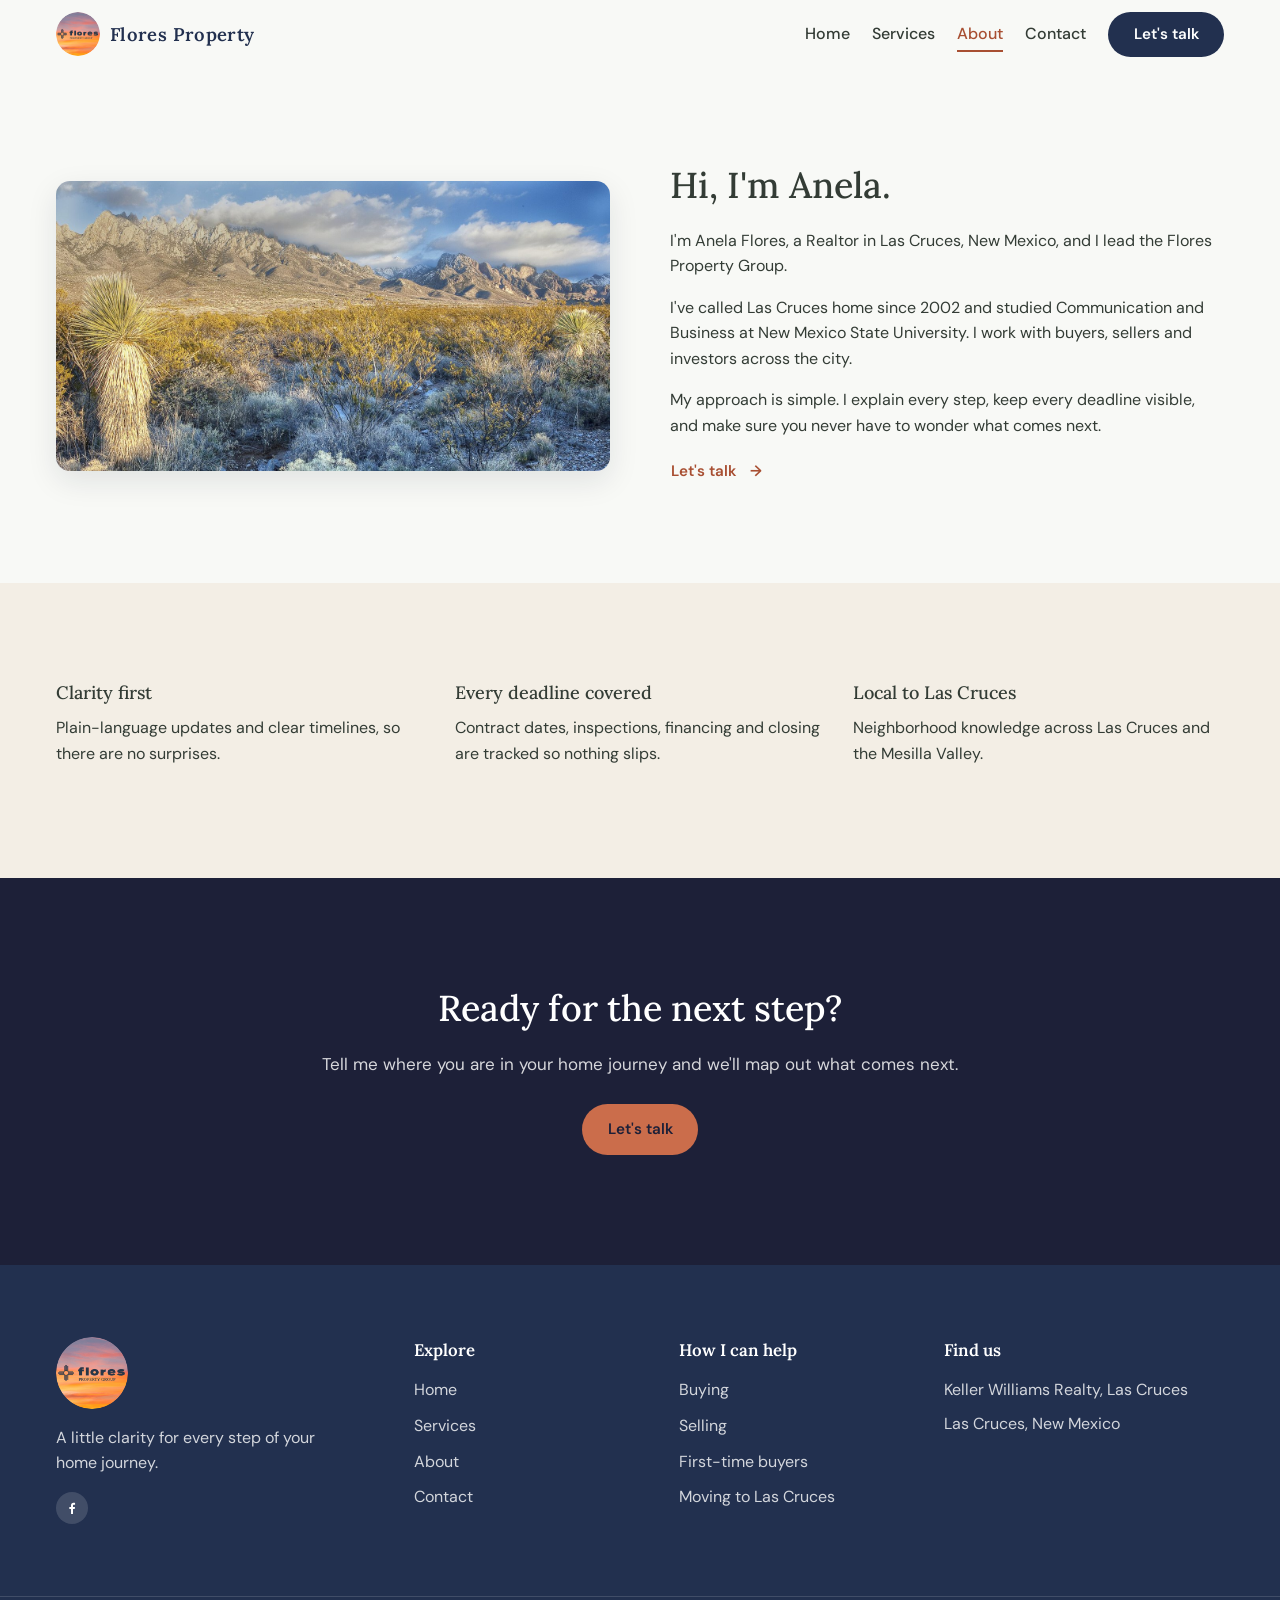
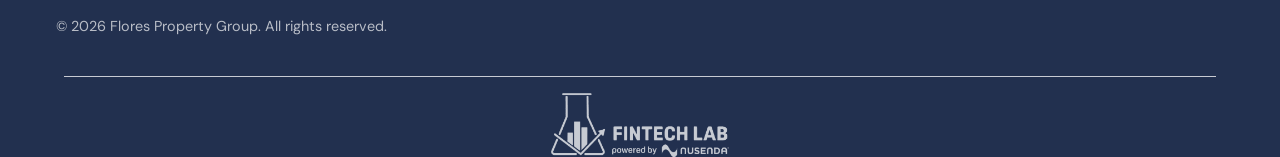
==== docs/about.html @ 02dea332 "Save from Halite Studio" ====
<!DOCTYPE html>
<html lang="en">
<head>
<meta charset="UTF-8"/>
<meta name="viewport" content="width=device-width, initial-scale=1.0"/>
<link rel="icon" href="./favicon.ico" sizes="any"/>
<link rel="shortcut icon" href="./favicon.ico"/>
<link rel="icon" type="image/x-icon" href="./favicon.ico"/>
<link rel="icon" type="image/png" sizes="48x48" href="./favicon-48x48.png"/>
<link rel="icon" type="image/png" sizes="96x96" href="./favicon-96x96.png"/>
<link rel="icon" type="image/png" sizes="192x192" href="./favicon-192x192.png"/>
<link rel="apple-touch-icon" href="./apple-touch-icon.png"/>
<title>Flores Property · Las Cruces, NM Real Estate</title>
<meta name="description" content="Anela Flores helps buyers and sellers across Las Cruces, New Mexico with calm, clear guidance from first showing to closing day."/>
<link rel="preconnect" href="https://fonts.googleapis.com"/>
<link rel="preconnect" href="https://fonts.gstatic.com" crossorigin/>
<link href="https://fonts.googleapis.com/css2?family=Lora:ital,wght@0,700;1,700&family=DM%20Sans:wght@400;700&display=swap" rel="stylesheet"/>
<style>
/* styles.css — layout, type scale, and motion for the custom clone.
   Mobile-first: base rules target the narrowest width; min-width media queries scale up.
   Emulates the reference's structure/spacing/type/breakpoints/motion only — no reference
   copy, brand, photos or colors-as-identity are reproduced; palette comes from config.yml theme. */
@import url('https://fonts.googleapis.com/css2?family=DM+Sans:wght@400;500;600;700&family=Lora:wght@400;500;600&display=swap');

:root {
  --font-display: "Lora", Georgia, serif;
  --font-body: "DM Sans", system-ui, -apple-system, Arial, sans-serif;

  --c-text: #333c35;
  --c-muted: #5d675f;
  --c-accent: #a84f32;      /* terracotta, text-safe */
  --c-sunset: #cb6d4b;      /* terracotta, decorative/buttons on dark */
  --c-primary: #22304f;     /* logo navy */
  --c-bg: #f8f9f6;
  --c-surface: #f3eee5;     /* warm sand tint */
  --c-sand: #f1c9a5;        /* sunset peach */
  --c-dark: #1d2038;        /* dusk */
  --c-on-dark: #ffffff;
  --c-border: #e3dccf;

  --maxw: 1200px;
  --gutter: 16px;
  --radius: 14px;
  --radius-pill: 999px;
  --shadow: 0 10px 30px rgba(20, 30, 50, 0.10);

  --ease: cubic-bezier(0.22, 1, 0.36, 1);
  --reveal-dur: 600ms;
}

* { box-sizing: border-box; }
html { -webkit-text-size-adjust: 100%; scroll-behavior: smooth; }
body {
  margin: 0;
  font-family: var(--font-body);
  font-size: 16px;
  line-height: 1.6;
  color: var(--c-text);
  background: var(--c-bg);
}
img { max-width: 100%; display: block; }
a { color: inherit; text-decoration: none; }

.container { width: 100%; max-width: var(--maxw); margin-inline: auto; padding-inline: var(--gutter); }
.center { text-align: center; }

/* ---- Type scale (mobile-first, fluid with clamp) ---- */
.hero-headline { font-family: var(--font-display); font-weight: 500; line-height: 1.08; margin: 0 0 .5em;
  font-size: clamp(2.1rem, 6vw, 3.75rem); }                 /* ~34 → 60px */
.section-title { font-family: var(--font-display); font-weight: 500; line-height: 1.15; margin: 0 0 .6em;
  font-size: clamp(1.6rem, 4vw, 2.25rem); }                 /* ~26 → 36px */
.card-title { font-family: var(--font-display); font-weight: 500; margin: 0 0 .4em;
  font-size: clamp(1.25rem, 2.4vw, 1.58rem); }              /* ~20 → 25px */
.subheading { font-family: var(--font-display); font-weight: 500; margin: 0 0 .4em; font-size: 1.125rem; }
.eyebrow { text-transform: uppercase; letter-spacing: .14em; font-size: .78rem; font-weight: 600;
  color: var(--c-accent); margin: 0 0 1em; }
.eyebrow-on-dark { color: var(--c-sand); }
.lede { font-size: 1.0625rem; color: var(--c-muted); margin: 0 0 1.5em; }
.body-text { margin: 0 0 1em; color: var(--c-text); }
.on-dark { color: var(--c-on-dark); }
.on-dark.lede, .on-dark + .lede { color: rgba(255,255,255,.82); }

/* ---- Sections ---- */
.section { padding-block: clamp(48px, 8vw, 96px); }
.section-surface { background: var(--c-surface); }
.section-dark { background: var(--c-dark); color: var(--c-on-dark); padding-block: clamp(56px, 9vw, 110px); }
.section-primary { background: var(--c-primary); color: var(--c-on-dark); }
.section-foot { margin-top: clamp(28px, 4vw, 44px); }

/* ---- Buttons ---- */
.btn { display: inline-flex; align-items: center; gap: .5em; font-weight: 600; font-size: .95rem;
  padding: .8em 1.6em; border-radius: var(--radius-pill); border: 1.5px solid transparent;
  cursor: pointer; transition: transform .2s var(--ease), background .2s var(--ease), color .2s var(--ease), box-shadow .2s var(--ease); }
.btn-primary { background: var(--c-primary); color: #fff; }
.btn-primary:hover { transform: scale(1.03); box-shadow: var(--shadow); }
.btn-outline { border-color: var(--c-primary); color: var(--c-primary); background: transparent; }
.btn-outline:hover { background: var(--c-primary); color: #fff; }
.btn-outline-on-dark { border-color: rgba(255,255,255,.7); color: #fff; background: transparent; }
.btn-outline-on-dark:hover { background: #fff; color: var(--c-dark); }
.btn-text { padding: .2em 0; color: var(--c-accent); font-weight: 600; border-radius: 0; position: relative; }
.btn-text::after { content: "→"; margin-left: .4em; transition: margin-left .2s var(--ease); }
.btn-text:hover::after { margin-left: .7em; }

/* ---- Nav ---- */
.site-nav { position: sticky; top: 0; z-index: 50; background: rgba(248,249,246,.94);
  backdrop-filter: saturate(140%) blur(8px); transition: box-shadow .25s var(--ease), background .25s var(--ease); }
.site-nav.is-scrolled { box-shadow: 0 2px 14px rgba(20,30,50,.10); background: #fff; }
.nav-inner { max-width: var(--maxw); margin-inline: auto; padding: 12px var(--gutter);
  display: flex; align-items: center; justify-content: space-between; gap: 16px; }
.nav-logo { display: inline-flex; align-items: center; gap: 10px; }
.nav-logo img { height: 40px; width: auto; }
.nav-brand { font-family: var(--font-display); font-weight: 600; font-size: 1.15rem; color: var(--c-primary);
  letter-spacing: .02em; }
.nav-menu { display: flex; align-items: center; gap: 22px; }
.nav-links { list-style: none; display: flex; gap: 22px; margin: 0; padding: 0; }
.nav-links a { font-weight: 500; color: var(--c-text); padding: 6px 0; position: relative; }
.nav-links a:hover,
body[data-page="home"] .nav-links a[data-nav-page="home"],
body[data-page="services"] .nav-links a[data-nav-page="services"],
body[data-page="about"] .nav-links a[data-nav-page="about"],
body[data-page="contact"] .nav-links a[data-nav-page="contact"] { color: var(--c-accent); }
.nav-links a:hover::after,
body[data-page="home"] .nav-links a[data-nav-page="home"]::after,
body[data-page="services"] .nav-links a[data-nav-page="services"]::after,
body[data-page="about"] .nav-links a[data-nav-page="about"]::after,
body[data-page="contact"] .nav-links a[data-nav-page="contact"]::after { content: ""; position: absolute; left: 0; right: 0; bottom: -2px; height: 2px; background: var(--c-accent); }
.has-dropdown > a::after { content: "⌄"; margin-left: .35em; color: var(--c-muted); font-size: .8em; }
.nav-cta { padding-block: .6em; }
.nav-toggle { display: none; flex-direction: column; gap: 5px; background: none; border: 0; padding: 8px; cursor: pointer; }
.nav-toggle span { width: 24px; height: 2px; background: var(--c-primary); border-radius: 2px; transition: .25s var(--ease); }

/* ---- Hero ---- */
.hero { position: relative; min-height: clamp(460px, 78vh, 760px); display: flex; align-items: center;
  overflow: hidden; color: #fff; }
.hero-bg { position: absolute; inset: 0; width: 100%; height: 100%; object-fit: cover; }
.hero-overlay { position: absolute; inset: 0; background: linear-gradient(180deg, rgba(29,32,56,.10), rgba(29,32,56,.62)); }
.hero-content { position: relative; z-index: 2; text-align: center; max-width: 760px; padding-block: 80px 120px; }
.hero-subhead { font-size: 1.0625rem; color: rgba(255,255,255,.88); margin: 0 auto 1.8em; max-width: 44ch; }
.hero-ctas { display: flex; flex-wrap: wrap; gap: 14px; justify-content: center; }
.hero-arc { position: absolute; left: -5%; right: -5%; bottom: -1px; height: 90px; z-index: 2;
  background: var(--c-sand); border-radius: 100% 100% 0 0 / 100% 100% 0 0; }

/* ---- Split (intro / about) ---- */
.split { display: grid; gap: clamp(28px, 5vw, 60px); align-items: center; grid-template-columns: 1fr; }
.rounded-media { border-radius: var(--radius); box-shadow: var(--shadow); width: 100%; object-fit: cover; }

/* ---- Grids ---- */
.grid { display: grid; gap: clamp(18px, 2.5vw, 28px); grid-template-columns: 1fr; }

/* ---- Cards ---- */
.card { background: var(--c-bg); border-radius: var(--radius); }
.card-bordered { border: 1px solid var(--c-border); padding: 28px; transition: transform .2s var(--ease), box-shadow .2s var(--ease); }
.card-bordered:hover { transform: translateY(-4px); box-shadow: var(--shadow); }
.card-listing { overflow: hidden; border: 1px solid var(--c-border); transition: transform .2s var(--ease), box-shadow .2s var(--ease); }
.card-listing:hover { transform: translateY(-4px); box-shadow: var(--shadow); }
.card-media { aspect-ratio: 16 / 10; object-fit: cover; width: 100%; }
.card-pad { padding: 22px 24px 26px; }
.card-body { color: var(--c-muted); margin: 0 0 1em; }
.card-quote { border: 1px solid var(--c-border); padding: 28px; }
.card-quote blockquote { margin: 0 0 1em; font-size: 1.02rem; color: var(--c-text); }
.card-quote figcaption { font-family: var(--font-display); font-weight: 600; color: var(--c-primary); }

/* ---- Footer ---- */
.footer-grid { display: grid; gap: 32px; padding-block: clamp(44px, 7vw, 72px); grid-template-columns: 1fr; }
.footer-logo img { height: 72px; background: #fff; border-radius: 10px; padding: 10px; }
.footer-tagline { color: rgba(255,255,255,.80); margin: 16px 0; max-width: 24ch; }
.footer-socials { list-style: none; display: flex; gap: 12px; padding: 0; margin: 0; }
.social-dot { display: flex; align-items: center; justify-content: center; width: 32px; height: 32px; border-radius: 50%; background: rgba(255,255,255,.14); color: #fff; }
.footer-socials a:hover .social-dot { background: var(--c-accent); }
.footer-col-title { font-family: var(--font-display); font-weight: 600; font-size: 1.05rem; margin: 0 0 14px; color: #fff; }
.footer-col ul { list-style: none; padding: 0; margin: 0; display: grid; gap: 10px; }
.footer-col a, .footer-contact p { color: rgba(255,255,255,.80); }
.footer-col a:hover { color: #fff; }
.footer-contact p { margin: 0 0 8px; }
.footer-bar { border-top: 1px solid rgba(255,255,255,.14); }
.footer-bar-inner { display: flex; flex-direction: column; gap: 12px; padding-block: 18px; }
.footer-copy { color: rgba(255,255,255,.68); margin: 0; font-size: .9rem; }
.footer-legal { list-style: none; display: flex; flex-wrap: wrap; gap: 18px; padding: 0; margin: 0; font-size: .9rem; }
.footer-legal a { color: rgba(255,255,255,.68); }
.footer-legal a:hover { color: #fff; }

/* ---- Reveal-on-scroll motion ---- */
[data-reveal] { opacity: 0; transform: translateY(16px); transition: opacity var(--reveal-dur) var(--ease), transform var(--reveal-dur) var(--ease); }
[data-reveal].is-visible { opacity: 1; transform: none; }

/* ======================= Breakpoints (min-width, mobile-first) ======================= */
@media (min-width: 640px) {
  .grid-3, .grid-4 { grid-template-columns: repeat(2, 1fr); }
  .footer-bar-inner { flex-direction: row; align-items: center; justify-content: space-between; }
}
@media (min-width: 768px) {
  .split { grid-template-columns: 1fr 1fr; }
  .footer-grid { grid-template-columns: 1.4fr 1fr 1fr 1.2fr; }
}
@media (min-width: 1024px) {
  .grid-3 { grid-template-columns: repeat(3, 1fr); }
  .grid-4 { grid-template-columns: repeat(4, 1fr); }
  /* image-side control for split layouts */
  .split-media-left .split-media { order: -1; }
}

/* ---- Mobile nav drawer (below md) ---- */
@media (max-width: 767.98px) {
  .nav-toggle { display: flex; }
  .nav-menu { position: fixed; inset: 0 0 0 auto; width: min(82vw, 320px); background: #fff;
    flex-direction: column; align-items: flex-start; gap: 18px; padding: 88px 28px 28px;
    box-shadow: -8px 0 30px rgba(20,30,50,.18); transform: translateX(100%); transition: transform .3s var(--ease); }
  .nav-menu.is-open { transform: none; }
  .nav-links { flex-direction: column; gap: 18px; width: 100%; }
  [data-nav].is-menu-open .nav-toggle span:nth-child(1) { transform: translateY(7px) rotate(45deg); }
  [data-nav].is-menu-open .nav-toggle span:nth-child(2) { opacity: 0; }
  [data-nav].is-menu-open .nav-toggle span:nth-child(3) { transform: translateY(-7px) rotate(-45deg); }
}

@media (prefers-reduced-motion: reduce) {
  * { scroll-behavior: auto; }
  [data-reveal] { opacity: 1; transform: none; transition: none; }
  .btn, .card-bordered, .card-listing { transition: none; }
}

/* ---- Flores brand ---- */
.hero .btn-primary, .section-dark .btn-primary { background: var(--c-sunset); color: #1d2038; }
.hero .btn-primary:hover, .section-dark .btn-primary:hover { background: #d98562; }
.nav-logo img { height: 44px; border-radius: 50%; }
.footer-logo img { height: 72px; width: 72px; border-radius: 50%; background: transparent; padding: 0; }

:root {
  --font-display: 'Lora';
  --font-body: 'DM Sans';
  --color-text: #333c35;
  --color-muted: #5d675f;
  --color-accent: #a84f32;
  --color-background: #f8f9f6;
  --color-surface: #f3eee5;
  --color-eclub: #5d675f;
  --color-eclub-btn: #f3eee5;
  --color-link: #a84f32;
  --hero-image: url('./images/las-cruces-organs-hero.jpg');
}
</style>
</head>
<body data-page="about">

<!-- nav — cloned structure (sticky top bar, left logo, right links, pill CTA, mobile drawer).
     Links mirror config.yml project.pages so the editor derives nav from pages, not a link list. -->
<header class="site-nav" data-halite-section="nav" data-nav>
  <div class="nav-inner">
    <a class="nav-logo" href="index.html" aria-label="Home">
      <img data-halite-path='["custom","brand","logo"]' data-halite-image="true" src="./images/flores-logo.png" alt="Flores Property Group logo"/>
      <span data-halite-path='["custom","brand","name"]' class="nav-brand">Flores Property</span>
    </a>

    <button class="nav-toggle" type="button" aria-label="Open menu" aria-expanded="false" data-nav-toggle>
      <span></span><span></span><span></span>
    </button>

    <nav class="nav-menu" data-nav-menu aria-label="Primary">
      <ul class="nav-links">
        <li><a href="index.html" data-nav-page="home">Home</a></li>
        <li><a href="services.html" data-nav-page="services">Services</a></li>
        <li><a href="about.html" data-nav-page="about">About</a></li>
        <li><a href="contact.html" data-nav-page="contact">Contact</a></li>
      </ul>
      <a data-halite-path='["custom","nav","ctaLabel"]' class="btn btn-primary nav-cta" href="contact.html">Let&#39;s talk</a>
    </nav>
  </div>
</header>


<main>

<!-- about — split layout: portrait image beside heading + two paragraphs + CTA. -->
<section class="about section" data-halite-section="about">
  <div class="container split split-media-left" data-reveal>
    <div class="split-media">
      <img data-halite-path='["custom","about","image"]' data-halite-image="true" src="./images/organ-mountains-desert.jpg" class="rounded-media" alt="Desert dusk over Las Cruces"/>
    </div>
    <div class="split-text">
      <h2 data-halite-path='["custom","about","heading"]' class="section-title">Hi, I&#39;m Anela.</h2>
      <p data-halite-path='["custom","about","paragraphs","0"]' class="body-text">I&#39;m Anela Flores, a Realtor in Las Cruces, New Mexico, and I lead the Flores Property Group.</p>
      <p data-halite-path='["custom","about","paragraphs","1"]' class="body-text">I&#39;ve called Las Cruces home since 2002 and studied Communication and Business at New Mexico State University. I work with buyers, sellers and investors across the city.</p>
      <p data-halite-path='["custom","about","paragraphs","2"]' class="body-text">My approach is simple. I explain every step, keep every deadline visible, and make sure you never have to wonder what comes next.</p>
      <a data-halite-path='["custom","about","ctaLabel"]' class="btn btn-text" href="about.html">Let&#39;s talk</a>
    </div>
  </div>
</section>


<!-- mission — three stacked heading + paragraph blocks (3 columns on desktop, 1 on mobile). -->
<section class="mission section section-surface" data-halite-section="mission">
  <div class="container grid grid-3">
    <div class="mission-block" data-reveal>
      <h3 data-halite-path='["custom","mission","blocks","0","title"]' class="subheading">Clarity first</h3>
      <p data-halite-path='["custom","mission","blocks","0","body"]' class="body-text">Plain-language updates and clear timelines, so there are no surprises.</p>
    </div>
    <div class="mission-block" data-reveal>
      <h3 data-halite-path='["custom","mission","blocks","1","title"]' class="subheading">Every deadline covered</h3>
      <p data-halite-path='["custom","mission","blocks","1","body"]' class="body-text">Contract dates, inspections, financing and closing are tracked so nothing slips.</p>
    </div>
    <div class="mission-block" data-reveal>
      <h3 data-halite-path='["custom","mission","blocks","2","title"]' class="subheading">Local to Las Cruces</h3>
      <p data-halite-path='["custom","mission","blocks","2","body"]' class="body-text">Neighborhood knowledge across Las Cruces and the Mesilla Valley.</p>
    </div>
  </div>
</section>


<!-- ctaBand — full-width dark band, centered heading + body + single button. -->
<section class="cta-band section-dark" data-halite-section="ctaBand">
  <div class="container center" data-reveal>
    <h2 data-halite-path='["custom","ctaBand","heading"]' class="section-title on-dark">Ready for the next step?</h2>
    <p data-halite-path='["custom","ctaBand","body"]' class="lede on-dark">Tell me where you are in your home journey and we&#39;ll map out what comes next.</p>
    <a data-halite-path='["custom","ctaBand","ctaLabel"]' class="btn btn-primary" href="contact.html">Let&#39;s talk</a>
  </div>
</section>


</main>

<!-- footer — navy footer: logo + tagline + social row, three link columns, then a legal bar.
     Link hrefs are structural (relative in-site URLs); only labels/text are editable fields. -->
<footer class="site-footer section-primary" data-halite-section="footer">
  <div class="container footer-grid">
    <div class="footer-brand">
      <a class="footer-logo" href="index.html" aria-label="Home">
        <img data-halite-path='["custom","brand","logo"]' data-halite-image="true" src="./images/flores-logo.png" alt="Flores Property Group logo"/>
      </a>
      <p data-halite-path='["custom","footer","tagline"]' class="footer-tagline">A little clarity for every step of your home journey.</p>
      <ul class="footer-socials" aria-label="Social links">
        <li><a href="https://www.facebook.com/livinginlascruces/" aria-label="Facebook" rel="noopener" target="_blank"><span class="social-dot"><svg viewBox="0 0 24 24" width="16" height="16" fill="currentColor" aria-hidden="true"><path d="M13.5 21v-7.5h2.6l.4-3h-3V8.6c0-.9.3-1.5 1.5-1.5h1.6V4.4c-.3 0-1.2-.1-2.3-.1-2.3 0-3.8 1.4-3.8 3.9v2.3H8v3h2.5V21h3z"/></svg></span></a></li>
      </ul>
    </div>

    <nav class="footer-col" aria-label="Footer column one">
      <h4 data-halite-path='["custom","footer","columns","0","title"]' class="footer-col-title">Explore</h4>
      <ul>
        <li><a data-halite-path='["custom","footer","columns","0","links","0","label"]' href="index.html">Home</a></li>
        <li><a data-halite-path='["custom","footer","columns","0","links","1","label"]' href="services.html">Services</a></li>
        <li><a data-halite-path='["custom","footer","columns","0","links","2","label"]' href="about.html">About</a></li>
        <li><a data-halite-path='["custom","footer","columns","0","links","3","label"]' href="contact.html">Contact</a></li>
      </ul>
    </nav>

    <nav class="footer-col" aria-label="Footer column two">
      <h4 data-halite-path='["custom","footer","columns","1","title"]' class="footer-col-title">How I can help</h4>
      <ul>
        <li><a data-halite-path='["custom","footer","columns","1","links","0","label"]' href="services.html">Buying</a></li>
        <li><a data-halite-path='["custom","footer","columns","1","links","1","label"]' href="services.html">Selling</a></li>
        <li><a data-halite-path='["custom","footer","columns","1","links","2","label"]' href="services.html">First-time buyers</a></li>
        <li><a data-halite-path='["custom","footer","columns","1","links","3","label"]' href="services.html">Moving to Las Cruces</a></li>
      </ul>
    </nav>

    <div class="footer-col footer-contact">
      <h4 data-halite-path='["custom","footer","columns","2","title"]' class="footer-col-title">Find us</h4>
      <p data-halite-path='["custom","footer","contact","brokerage"]'>Keller Williams Realty, Las Cruces</p>
      <p data-halite-path='["custom","footer","contact","address"]'>Las Cruces, New Mexico</p>
    </div>
  </div>

  <div class="footer-bar">
    <div class="container footer-bar-inner">
      <p data-halite-path='["custom","footer","copyright"]' class="footer-copy">© 2026 Flores Property Group. All rights reserved.</p>
    </div>
  </div>

  <div class="bb-footer-credit" style="margin:1.25rem auto 0;padding-top:1rem;border-top:1px solid currentColor;max-width:90%;text-align:center;font-size:0.75rem;line-height:1.6;letter-spacing:0.02em;opacity:0.75;">
    <a href="https://arrowheadcenter.nmsu.edu/program/nusenda_fintech_lab/index.html" target="_blank" rel="noopener noreferrer"><img src="./images/fintech-lab-logo.png" alt="Fintech Lab powered by Nusenda Credit Union" style="display:inline-block;height:4rem;width:auto;vertical-align:middle;"></a>
  </div>
</footer>


<script>
window.__HALITE_MENU__ = {"categories":[],"categoriesEs":[]};
/* scripts.js — interaction + motion for the custom clone.
   (1) sticky nav gains a shadow after scroll, (2) mobile hamburger opens the drawer,
   (3) reveal-on-scroll via IntersectionObserver with a staggered delay per section.
   All progressive enhancement: the page is fully readable with JS disabled. */
(function () {
  "use strict";

  var reduceMotion = window.matchMedia && window.matchMedia("(prefers-reduced-motion: reduce)").matches;

  function onReady(fn) {
    if (document.readyState !== "loading") fn();
    else document.addEventListener("DOMContentLoaded", fn);
  }

  onReady(function () {
    /* 1. Sticky nav shadow on scroll */
    var nav = document.querySelector("[data-nav]");
    if (nav) {
      var onScroll = function () { nav.classList.toggle("is-scrolled", window.scrollY > 8); };
      onScroll();
      window.addEventListener("scroll", onScroll, { passive: true });
    }

    /* 2. Mobile menu toggle */
    var toggle = document.querySelector("[data-nav-toggle]");
    var menu = document.querySelector("[data-nav-menu]");
    if (toggle && menu && nav) {
      var setOpen = function (open) {
        menu.classList.toggle("is-open", open);
        nav.classList.toggle("is-menu-open", open);
        toggle.setAttribute("aria-expanded", open ? "true" : "false");
      };
      toggle.addEventListener("click", function () {
        setOpen(!menu.classList.contains("is-open"));
      });
      menu.addEventListener("click", function (e) {
        if (e.target.closest("a")) setOpen(false);
      });
      document.addEventListener("keydown", function (e) {
        if (e.key === "Escape") setOpen(false);
      });
    }

    /* 3. Reveal-on-scroll, staggered within each section */
    var reveal = Array.prototype.slice.call(document.querySelectorAll("[data-reveal]"));
    if (reduceMotion || !("IntersectionObserver" in window)) {
      reveal.forEach(function (el) { el.classList.add("is-visible"); });
      return;
    }
    var io = new IntersectionObserver(function (entries) {
      entries.forEach(function (entry) {
        if (!entry.isIntersecting) return;
        var el = entry.target;
        var siblings = Array.prototype.slice.call(
          (el.closest("section") || document).querySelectorAll("[data-reveal]")
        );
        var i = Math.max(0, siblings.indexOf(el));
        el.style.transitionDelay = Math.min(i, 6) * 80 + "ms";
        el.classList.add("is-visible");
        io.unobserve(el);
      });
    }, { threshold: 0.12, rootMargin: "0px 0px -8% 0px" });
    reveal.forEach(function (el) { io.observe(el); });
  });
})();

</script>

</body>
</html>
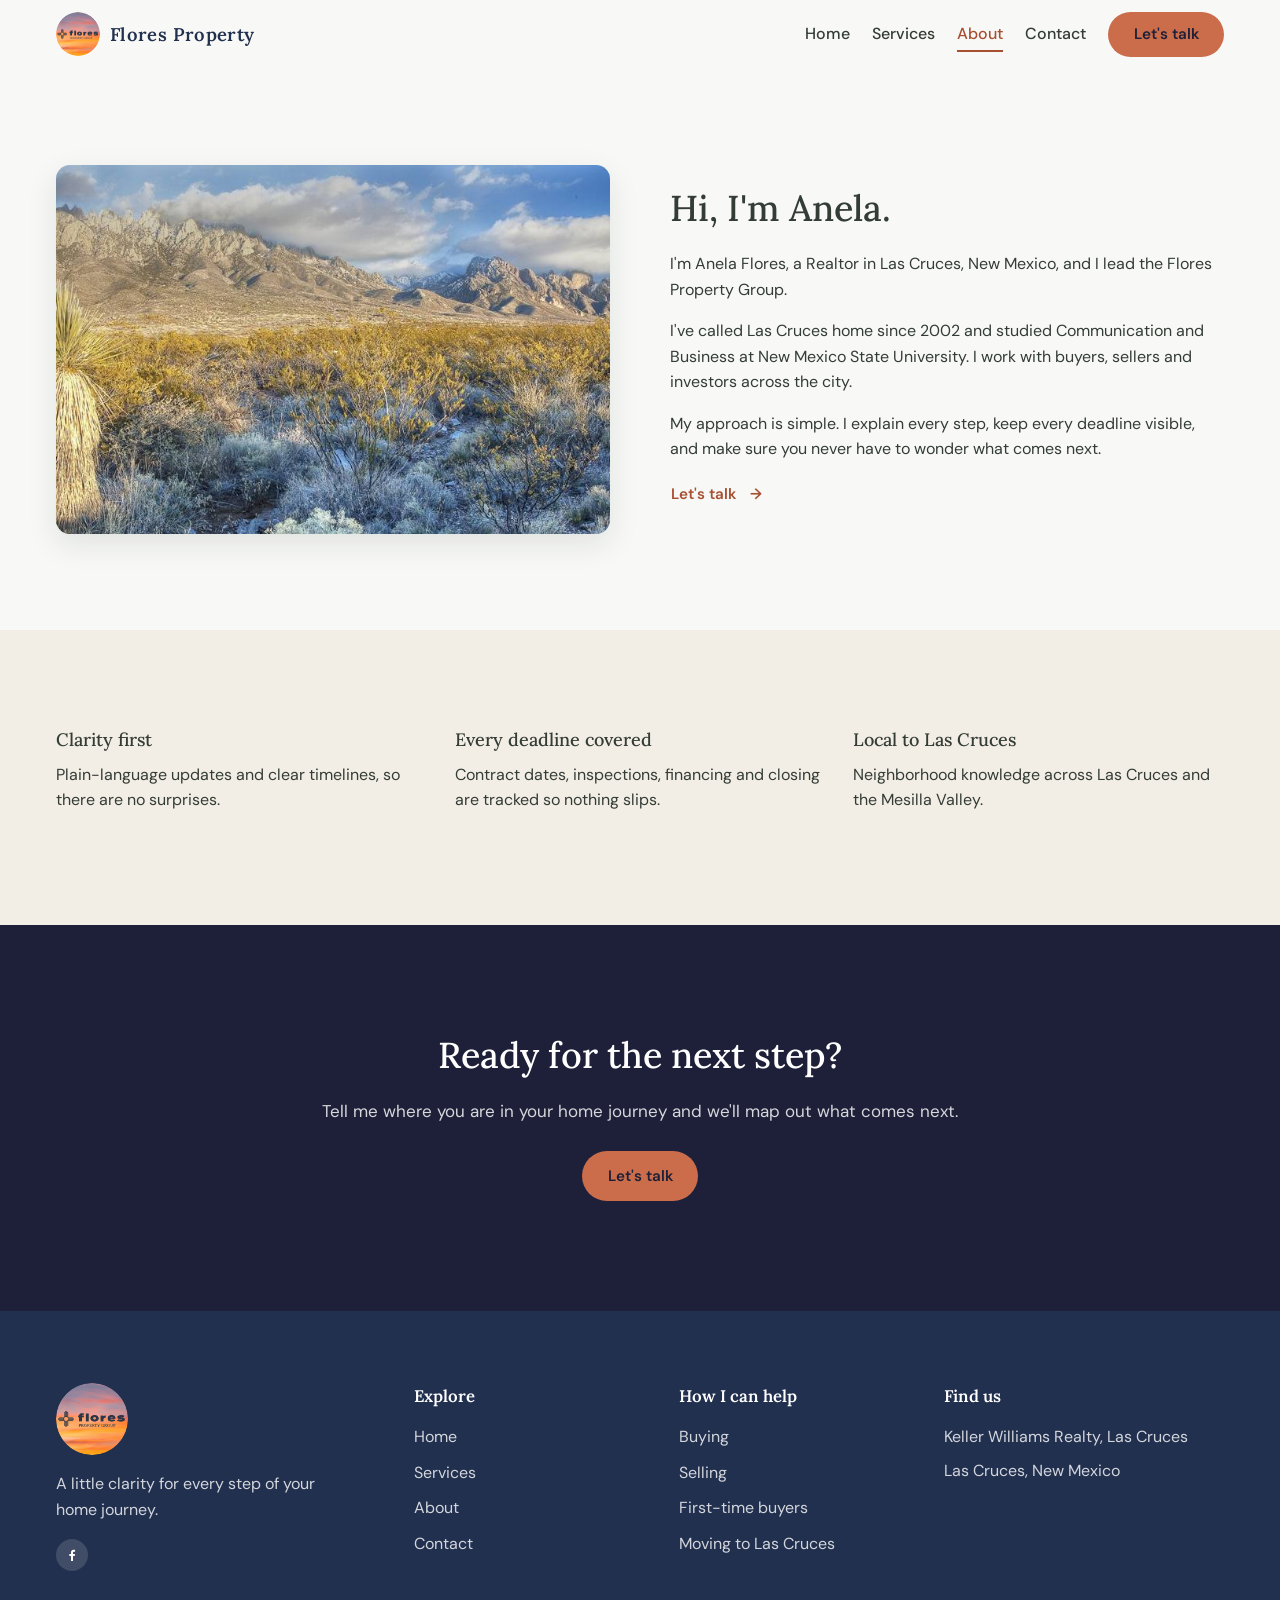
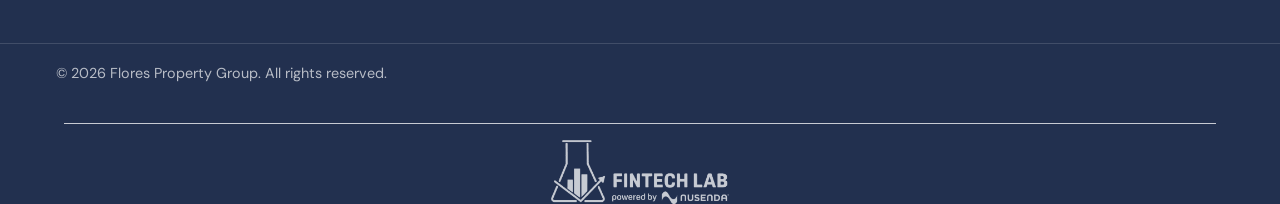
==== commit 9e018bca: "Save from Halite Studio" ====
--- a/docs/about.html
+++ b/docs/about.html
@@ -131,7 +131,7 @@
 
 /* ---- Hero ---- */
 .hero { position: relative; min-height: clamp(460px, 78vh, 760px); display: flex; align-items: center;
-  overflow: hidden; color: #fff; }
+  overflow: hidden; color: #fff; background: #7a594d; }
 .hero-bg { position: absolute; inset: 0; width: 100%; height: 100%; object-fit: cover; }
 .hero-overlay { position: absolute; inset: 0; background: linear-gradient(180deg, rgba(29,32,56,.10), rgba(29,32,56,.62)); }
 .hero-content { position: relative; z-index: 2; text-align: center; max-width: 760px; padding-block: 80px 120px; }
@@ -142,7 +142,7 @@
 
 /* ---- Split (intro / about) ---- */
 .split { display: grid; gap: clamp(28px, 5vw, 60px); align-items: center; grid-template-columns: 1fr; }
-.rounded-media { border-radius: var(--radius); box-shadow: var(--shadow); width: 100%; object-fit: cover; }
+.rounded-media { background: #414a67; aspect-ratio: 3 / 2; border-radius: var(--radius); box-shadow: var(--shadow); width: 100%; object-fit: cover; }
 
 /* ---- Grids ---- */
 .grid { display: grid; gap: clamp(18px, 2.5vw, 28px); grid-template-columns: 1fr; }
@@ -219,8 +219,8 @@
 }
 
 /* ---- Flores brand ---- */
-.hero .btn-primary, .section-dark .btn-primary { background: var(--c-sunset); color: #1d2038; }
-.hero .btn-primary:hover, .section-dark .btn-primary:hover { background: #d98562; }
+.hero .btn-primary, .section-dark .btn-primary, .nav-cta { background: var(--c-sunset); color: #1d2038; }
+.hero .btn-primary:hover, .section-dark .btn-primary:hover, .nav-cta:hover { background: #d98562; }
 .nav-logo img { height: 44px; border-radius: 50%; }
 .footer-logo img { height: 72px; width: 72px; border-radius: 50%; background: transparent; padding: 0; }
 
